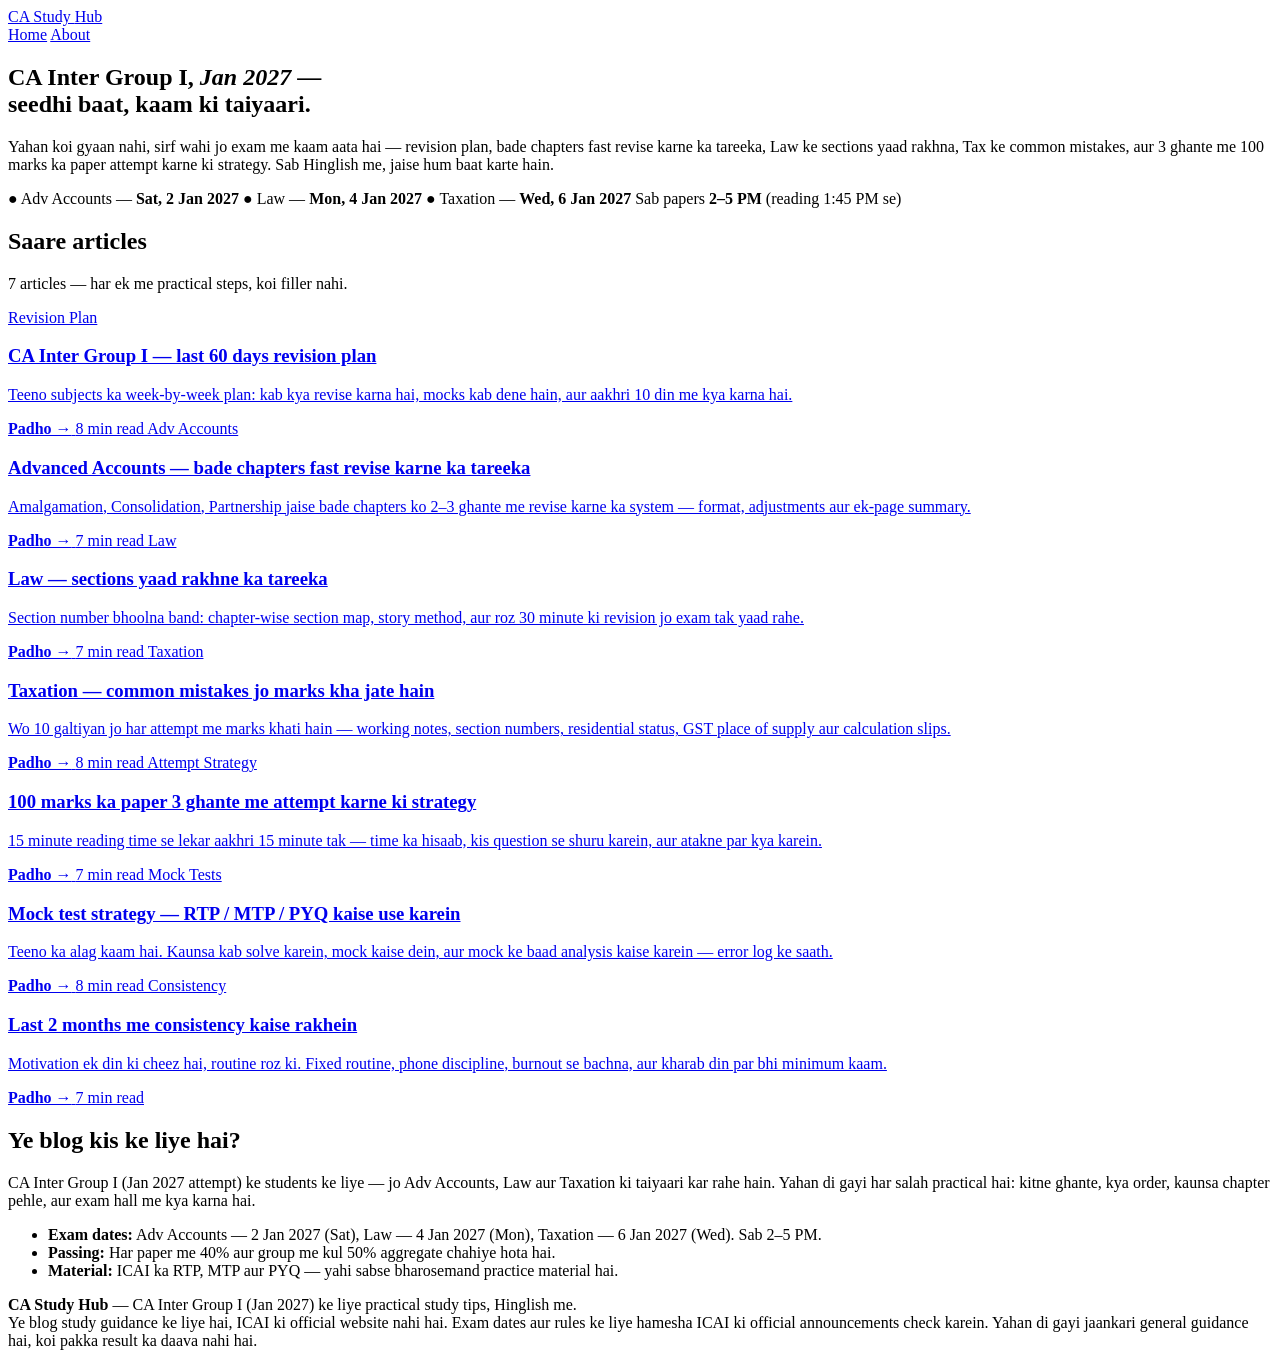
==== index.html @ e5fb02a9 "Add index.html" ====
<!DOCTYPE html>
<html lang="en">
<head>
<meta charset="UTF-8">
<meta name="viewport" content="width=device-width, initial-scale=1.0">
<title>CA Study Hub — CA Inter Group I Study Tips (Jan 2027)</title>
<meta name="description" content="CA Inter Group I ke liye practical study tips, revision plans, mock test strategy aur attempt strategy — Hinglish me, seedha aur kaam ka. Adv Accounts, Law, Taxation. Jan 2027 attempt.">
<link rel="stylesheet" href="styles.css">
</head>
<body>

<header class="site-header">
  <div class="header-inner">
    <a class="brand" href="index.html">CA Study <span>Hub</span></a>
    <nav class="nav">
      <a href="index.html" class="active">Home</a>
      <a href="about.html">About</a>
    </nav>
  </div>
</header>

<main class="wrap">

  <section class="hero">
    <h1>CA Inter Group I, <em>Jan 2027</em> —<br>seedhi baat, kaam ki taiyaari.</h1>
    <p class="lead">Yahan koi gyaan nahi, sirf wahi jo exam me kaam aata hai — revision plan, bade chapters fast revise karne ka tareeka, Law ke sections yaad rakhna, Tax ke common mistakes, aur 3 ghante me 100 marks ka paper attempt karne ki strategy. Sab Hinglish me, jaise hum baat karte hain.</p>
    <div class="exam-strip">
      <span class="exam-chip"><span class="dot">●</span> Adv Accounts — <b>Sat, 2 Jan 2027</b></span>
      <span class="exam-chip"><span class="dot">●</span> Law — <b>Mon, 4 Jan 2027</b></span>
      <span class="exam-chip"><span class="dot">●</span> Taxation — <b>Wed, 6 Jan 2027</b></span>
      <span class="exam-chip">Sab papers <b>2–5 PM</b> (reading 1:45 PM se)</span>
    </div>
  </section>

  <!-- ============================================================
       MONETAG AD SLOT (homepage, below hero)
       Paste your Monetag MultiTag script here.
       Get it from: monetag.com → Sites → Add your site → MultiTag.
       Do NOT paste any other network's tag here.
       Leave this empty until you have your real tag.
       ============================================================ -->
  <div class="ad-slot" id="monetag-ad-slot-home"><!-- Monetag MultiTag goes here --></div>

  <section>
    <div class="section-head">
      <h2>Saare articles</h2>
      <p>7 articles — har ek me practical steps, koi filler nahi.</p>
    </div>
    <div class="cards">

      <a class="card" href="articles/last-60-days-revision-plan.html">
        <span class="tag">Revision Plan</span>
        <h3>CA Inter Group I — last 60 days revision plan</h3>
        <p>Teeno subjects ka week-by-week plan: kab kya revise karna hai, mocks kab dene hain, aur aakhri 10 din me kya karna hai.</p>
        <span class="meta"><b>Padho →</b> <span>8 min read</span></span>
      </a>

      <a class="card" href="articles/advanced-accounts-fast-revision.html">
        <span class="tag">Adv Accounts</span>
        <h3>Advanced Accounts — bade chapters fast revise karne ka tareeka</h3>
        <p>Amalgamation, Consolidation, Partnership jaise bade chapters ko 2–3 ghante me revise karne ka system — format, adjustments aur ek-page summary.</p>
        <span class="meta"><b>Padho →</b> <span>7 min read</span></span>
      </a>

      <a class="card" href="articles/law-sections-yaad-rakhne-ka-tareeka.html">
        <span class="tag">Law</span>
        <h3>Law — sections yaad rakhne ka tareeka</h3>
        <p>Section number bhoolna band: chapter-wise section map, story method, aur roz 30 minute ki revision jo exam tak yaad rahe.</p>
        <span class="meta"><b>Padho →</b> <span>7 min read</span></span>
      </a>

      <a class="card" href="articles/taxation-common-mistakes.html">
        <span class="tag">Taxation</span>
        <h3>Taxation — common mistakes jo marks kha jate hain</h3>
        <p>Wo 10 galtiyan jo har attempt me marks khati hain — working notes, section numbers, residential status, GST place of supply aur calculation slips.</p>
        <span class="meta"><b>Padho →</b> <span>8 min read</span></span>
      </a>

      <a class="card" href="articles/100-marks-paper-attempt-strategy.html">
        <span class="tag">Attempt Strategy</span>
        <h3>100 marks ka paper 3 ghante me attempt karne ki strategy</h3>
        <p>15 minute reading time se lekar aakhri 15 minute tak — time ka hisaab, kis question se shuru karein, aur atakne par kya karein.</p>
        <span class="meta"><b>Padho →</b> <span>7 min read</span></span>
      </a>

      <a class="card" href="articles/mock-test-strategy-rtp-mtp-pyq.html">
        <span class="tag">Mock Tests</span>
        <h3>Mock test strategy — RTP / MTP / PYQ kaise use karein</h3>
        <p>Teeno ka alag kaam hai. Kaunsa kab solve karein, mock kaise dein, aur mock ke baad analysis kaise karein — error log ke saath.</p>
        <span class="meta"><b>Padho →</b> <span>8 min read</span></span>
      </a>

      <a class="card" href="articles/last-2-months-consistency.html">
        <span class="tag">Consistency</span>
        <h3>Last 2 months me consistency kaise rakhein</h3>
        <p>Motivation ek din ki cheez hai, routine roz ki. Fixed routine, phone discipline, burnout se bachna, aur kharab din par bhi minimum kaam.</p>
        <span class="meta"><b>Padho →</b> <span>7 min read</span></span>
      </a>

    </div>
  </section>

  <section class="panel">
    <h2>Ye blog kis ke liye hai?</h2>
    <p>CA Inter Group I (Jan 2027 attempt) ke students ke liye — jo Adv Accounts, Law aur Taxation ki taiyaari kar rahe hain. Yahan di gayi har salah practical hai: kitne ghante, kya order, kaunsa chapter pehle, aur exam hall me kya karna hai.</p>
    <ul>
      <li><b>Exam dates:</b> Adv Accounts — 2 Jan 2027 (Sat), Law — 4 Jan 2027 (Mon), Taxation — 6 Jan 2027 (Wed). Sab 2–5 PM.</li>
      <li><b>Passing:</b> Har paper me 40% aur group me kul 50% aggregate chahiye hota hai.</li>
      <li><b>Material:</b> ICAI ka RTP, MTP aur PYQ — yahi sabse bharosemand practice material hai.</li>
    </ul>
  </section>

</main>

<footer class="site-footer">
  <div class="footer-inner">
    <b>CA Study Hub</b> — CA Inter Group I (Jan 2027) ke liye practical study tips, Hinglish me.
    <div class="fine">Ye blog study guidance ke liye hai, ICAI ki official website nahi hai. Exam dates aur rules ke liye hamesha ICAI ki official announcements check karein. Yahan di gayi jaankari general guidance hai, koi pakka result ka daava nahi hai.</div>
  </div>
</footer>

</body>
</html>
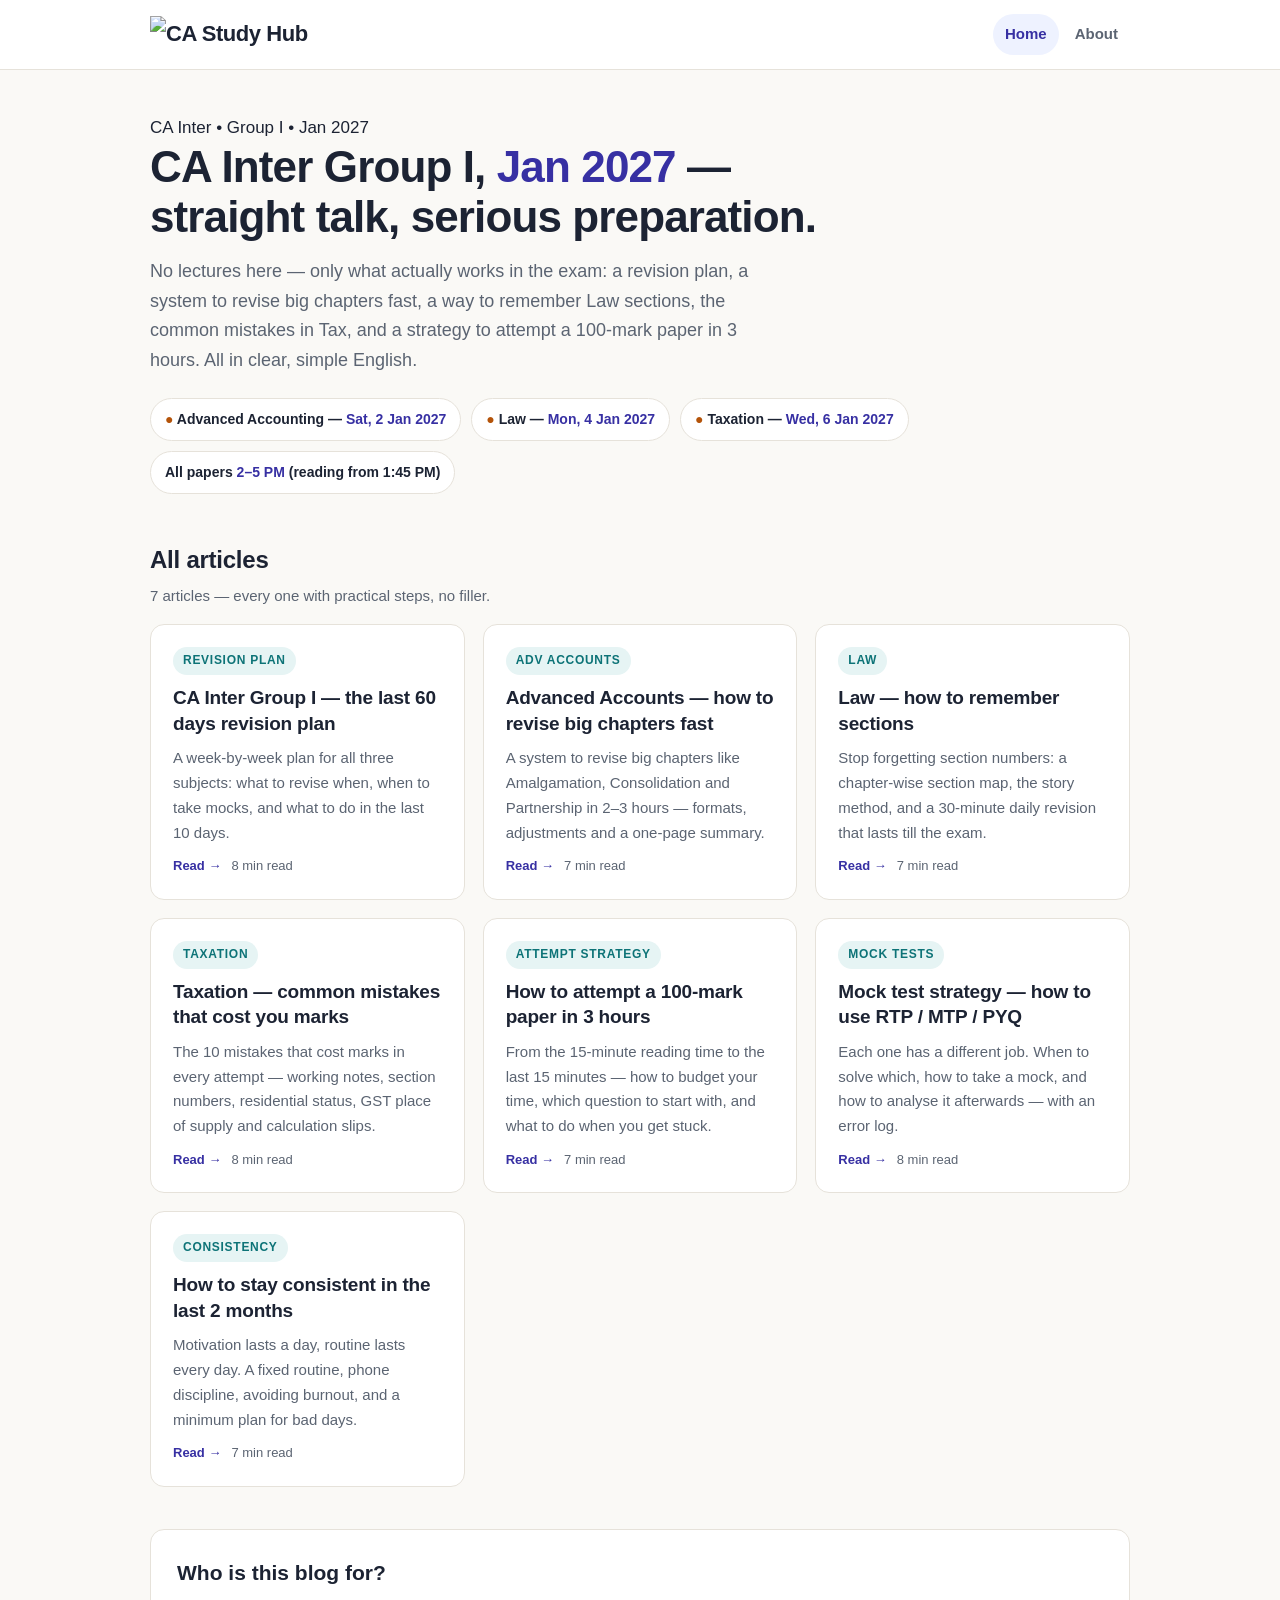
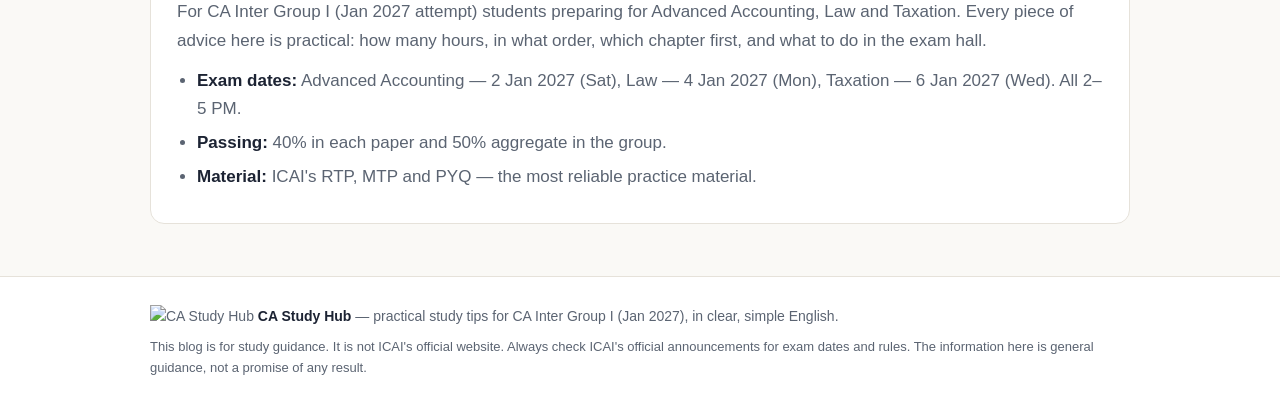
==== commit 4b6c9111: "Update index.html" ====
--- a/index.html
+++ b/index.html
@@ -4,14 +4,15 @@
 <meta charset="UTF-8">
 <meta name="viewport" content="width=device-width, initial-scale=1.0">
 <title>CA Study Hub — CA Inter Group I Study Tips (Jan 2027)</title>
-<meta name="description" content="CA Inter Group I ke liye practical study tips, revision plans, mock test strategy aur attempt strategy — Hinglish me, seedha aur kaam ka. Adv Accounts, Law, Taxation. Jan 2027 attempt.">
+<meta name="description" content="Practical study tips, revision plans, mock test strategy and exam attempt strategy for CA Inter Group I (Jan 2027) — in clear, simple English. Advanced Accounts, Law, Taxation.">
+<link rel="icon" type="image/svg+xml" href="favicon.svg">
 <link rel="stylesheet" href="styles.css">
 </head>
 <body>
 
 <header class="site-header">
   <div class="header-inner">
-    <a class="brand" href="index.html">CA Study <span>Hub</span></a>
+    <a class="brand" href="index.html"><img class="brand-logo" src="logo.svg" alt="CA Study Hub"></a>
     <nav class="nav">
       <a href="index.html" class="active">Home</a>
       <a href="about.html">About</a>
@@ -22,13 +23,14 @@
 <main class="wrap">
 
   <section class="hero">
-    <h1>CA Inter Group I, <em>Jan 2027</em> —<br>seedhi baat, kaam ki taiyaari.</h1>
-    <p class="lead">Yahan koi gyaan nahi, sirf wahi jo exam me kaam aata hai — revision plan, bade chapters fast revise karne ka tareeka, Law ke sections yaad rakhna, Tax ke common mistakes, aur 3 ghante me 100 marks ka paper attempt karne ki strategy. Sab Hinglish me, jaise hum baat karte hain.</p>
+    <p class="eyebrow">CA Inter &bull; Group I &bull; Jan 2027</p>
+    <h1>CA Inter Group I, <em>Jan 2027</em> —<br>straight talk, serious preparation.</h1>
+    <p class="lead">No lectures here — only what actually works in the exam: a revision plan, a system to revise big chapters fast, a way to remember Law sections, the common mistakes in Tax, and a strategy to attempt a 100-mark paper in 3 hours. All in clear, simple English.</p>
     <div class="exam-strip">
-      <span class="exam-chip"><span class="dot">●</span> Adv Accounts — <b>Sat, 2 Jan 2027</b></span>
+      <span class="exam-chip"><span class="dot">●</span> Advanced Accounting — <b>Sat, 2 Jan 2027</b></span>
       <span class="exam-chip"><span class="dot">●</span> Law — <b>Mon, 4 Jan 2027</b></span>
       <span class="exam-chip"><span class="dot">●</span> Taxation — <b>Wed, 6 Jan 2027</b></span>
-      <span class="exam-chip">Sab papers <b>2–5 PM</b> (reading 1:45 PM se)</span>
+      <span class="exam-chip">All papers <b>2–5 PM</b> (reading from 1:45 PM)</span>
     </div>
   </section>
 
@@ -43,70 +45,70 @@
 
   <section>
     <div class="section-head">
-      <h2>Saare articles</h2>
-      <p>7 articles — har ek me practical steps, koi filler nahi.</p>
+      <h2>All articles</h2>
+      <p>7 articles — every one with practical steps, no filler.</p>
     </div>
     <div class="cards">
 
       <a class="card" href="articles/last-60-days-revision-plan.html">
         <span class="tag">Revision Plan</span>
-        <h3>CA Inter Group I — last 60 days revision plan</h3>
-        <p>Teeno subjects ka week-by-week plan: kab kya revise karna hai, mocks kab dene hain, aur aakhri 10 din me kya karna hai.</p>
-        <span class="meta"><b>Padho →</b> <span>8 min read</span></span>
+        <h3>CA Inter Group I — the last 60 days revision plan</h3>
+        <p>A week-by-week plan for all three subjects: what to revise when, when to take mocks, and what to do in the last 10 days.</p>
+        <span class="meta"><b>Read →</b> <span>8 min read</span></span>
       </a>
 
       <a class="card" href="articles/advanced-accounts-fast-revision.html">
         <span class="tag">Adv Accounts</span>
-        <h3>Advanced Accounts — bade chapters fast revise karne ka tareeka</h3>
-        <p>Amalgamation, Consolidation, Partnership jaise bade chapters ko 2–3 ghante me revise karne ka system — format, adjustments aur ek-page summary.</p>
-        <span class="meta"><b>Padho →</b> <span>7 min read</span></span>
+        <h3>Advanced Accounts — how to revise big chapters fast</h3>
+        <p>A system to revise big chapters like Amalgamation, Consolidation and Partnership in 2–3 hours — formats, adjustments and a one-page summary.</p>
+        <span class="meta"><b>Read →</b> <span>7 min read</span></span>
       </a>
 
       <a class="card" href="articles/law-sections-yaad-rakhne-ka-tareeka.html">
         <span class="tag">Law</span>
-        <h3>Law — sections yaad rakhne ka tareeka</h3>
-        <p>Section number bhoolna band: chapter-wise section map, story method, aur roz 30 minute ki revision jo exam tak yaad rahe.</p>
-        <span class="meta"><b>Padho →</b> <span>7 min read</span></span>
+        <h3>Law — how to remember sections</h3>
+        <p>Stop forgetting section numbers: a chapter-wise section map, the story method, and a 30-minute daily revision that lasts till the exam.</p>
+        <span class="meta"><b>Read →</b> <span>7 min read</span></span>
       </a>
 
       <a class="card" href="articles/taxation-common-mistakes.html">
         <span class="tag">Taxation</span>
-        <h3>Taxation — common mistakes jo marks kha jate hain</h3>
-        <p>Wo 10 galtiyan jo har attempt me marks khati hain — working notes, section numbers, residential status, GST place of supply aur calculation slips.</p>
-        <span class="meta"><b>Padho →</b> <span>8 min read</span></span>
+        <h3>Taxation — common mistakes that cost you marks</h3>
+        <p>The 10 mistakes that cost marks in every attempt — working notes, section numbers, residential status, GST place of supply and calculation slips.</p>
+        <span class="meta"><b>Read →</b> <span>8 min read</span></span>
       </a>
 
       <a class="card" href="articles/100-marks-paper-attempt-strategy.html">
         <span class="tag">Attempt Strategy</span>
-        <h3>100 marks ka paper 3 ghante me attempt karne ki strategy</h3>
-        <p>15 minute reading time se lekar aakhri 15 minute tak — time ka hisaab, kis question se shuru karein, aur atakne par kya karein.</p>
-        <span class="meta"><b>Padho →</b> <span>7 min read</span></span>
+        <h3>How to attempt a 100-mark paper in 3 hours</h3>
+        <p>From the 15-minute reading time to the last 15 minutes — how to budget your time, which question to start with, and what to do when you get stuck.</p>
+        <span class="meta"><b>Read →</b> <span>7 min read</span></span>
       </a>
 
       <a class="card" href="articles/mock-test-strategy-rtp-mtp-pyq.html">
         <span class="tag">Mock Tests</span>
-        <h3>Mock test strategy — RTP / MTP / PYQ kaise use karein</h3>
-        <p>Teeno ka alag kaam hai. Kaunsa kab solve karein, mock kaise dein, aur mock ke baad analysis kaise karein — error log ke saath.</p>
-        <span class="meta"><b>Padho →</b> <span>8 min read</span></span>
+        <h3>Mock test strategy — how to use RTP / MTP / PYQ</h3>
+        <p>Each one has a different job. When to solve which, how to take a mock, and how to analyse it afterwards — with an error log.</p>
+        <span class="meta"><b>Read →</b> <span>8 min read</span></span>
       </a>
 
       <a class="card" href="articles/last-2-months-consistency.html">
         <span class="tag">Consistency</span>
-        <h3>Last 2 months me consistency kaise rakhein</h3>
-        <p>Motivation ek din ki cheez hai, routine roz ki. Fixed routine, phone discipline, burnout se bachna, aur kharab din par bhi minimum kaam.</p>
-        <span class="meta"><b>Padho →</b> <span>7 min read</span></span>
+        <h3>How to stay consistent in the last 2 months</h3>
+        <p>Motivation lasts a day, routine lasts every day. A fixed routine, phone discipline, avoiding burnout, and a minimum plan for bad days.</p>
+        <span class="meta"><b>Read →</b> <span>7 min read</span></span>
       </a>
 
     </div>
   </section>
 
   <section class="panel">
-    <h2>Ye blog kis ke liye hai?</h2>
-    <p>CA Inter Group I (Jan 2027 attempt) ke students ke liye — jo Adv Accounts, Law aur Taxation ki taiyaari kar rahe hain. Yahan di gayi har salah practical hai: kitne ghante, kya order, kaunsa chapter pehle, aur exam hall me kya karna hai.</p>
+    <h2>Who is this blog for?</h2>
+    <p>For CA Inter Group I (Jan 2027 attempt) students preparing for Advanced Accounting, Law and Taxation. Every piece of advice here is practical: how many hours, in what order, which chapter first, and what to do in the exam hall.</p>
     <ul>
-      <li><b>Exam dates:</b> Adv Accounts — 2 Jan 2027 (Sat), Law — 4 Jan 2027 (Mon), Taxation — 6 Jan 2027 (Wed). Sab 2–5 PM.</li>
-      <li><b>Passing:</b> Har paper me 40% aur group me kul 50% aggregate chahiye hota hai.</li>
-      <li><b>Material:</b> ICAI ka RTP, MTP aur PYQ — yahi sabse bharosemand practice material hai.</li>
+      <li><b>Exam dates:</b> Advanced Accounting — 2 Jan 2027 (Sat), Law — 4 Jan 2027 (Mon), Taxation — 6 Jan 2027 (Wed). All 2–5 PM.</li>
+      <li><b>Passing:</b> 40% in each paper and 50% aggregate in the group.</li>
+      <li><b>Material:</b> ICAI's RTP, MTP and PYQ — the most reliable practice material.</li>
     </ul>
   </section>
 
@@ -114,8 +116,9 @@
 
 <footer class="site-footer">
   <div class="footer-inner">
-    <b>CA Study Hub</b> — CA Inter Group I (Jan 2027) ke liye practical study tips, Hinglish me.
-    <div class="fine">Ye blog study guidance ke liye hai, ICAI ki official website nahi hai. Exam dates aur rules ke liye hamesha ICAI ki official announcements check karein. Yahan di gayi jaankari general guidance hai, koi pakka result ka daava nahi hai.</div>
+    <img class="footer-logo" src="logo.svg" alt="CA Study Hub">
+    <b>CA Study Hub</b> — practical study tips for CA Inter Group I (Jan 2027), in clear, simple English.
+    <div class="fine">This blog is for study guidance. It is not ICAI's official website. Always check ICAI's official announcements for exam dates and rules. The information here is general guidance, not a promise of any result.</div>
   </div>
 </footer>
 
--- a/styles.css
+++ b/styles.css
@@ -0,0 +1,162 @@
+/* CA Study Hub — clean light theme. System fonts, no external deps. */
+:root{
+  --bg:#faf9f6;
+  --surface:#ffffff;
+  --ink:#1c2333;
+  --muted:#5b6472;
+  --line:#e6e2da;
+  --accent:#3730a3;
+  --accent-soft:#eef2ff;
+  --accent-2:#0d7377;
+  --gold:#b45309;
+  --radius:14px;
+  --max:1020px;
+  --read:720px;
+}
+*{margin:0;padding:0;box-sizing:border-box}
+html{scroll-behavior:smooth}
+body{
+  font-family:-apple-system,BlinkMacSystemFont,"Segoe UI",Roboto,Helvetica,Arial,sans-serif;
+  background:var(--bg);
+  color:var(--ink);
+  line-height:1.65;
+  font-size:17px;
+  -webkit-font-smoothing:antialiased;
+}
+a{color:var(--accent);text-decoration:none}
+a:hover{text-decoration:underline}
+img{max-width:100%}
+
+/* ---------- header ---------- */
+.site-header{
+  background:var(--surface);
+  border-bottom:1px solid var(--line);
+  position:sticky;top:0;z-index:20;
+}
+.header-inner{
+  max-width:var(--max);margin:0 auto;padding:14px 20px;
+  display:flex;align-items:center;justify-content:space-between;gap:16px;flex-wrap:wrap;
+}
+.brand{font-size:22px;font-weight:800;letter-spacing:-.02em;color:var(--ink)}
+.brand span{color:var(--accent)}
+.brand:hover{text-decoration:none}
+.nav{display:flex;gap:4px;flex-wrap:wrap}
+.nav a{
+  color:var(--muted);font-weight:600;font-size:15px;
+  padding:8px 12px;border-radius:999px;
+}
+.nav a:hover{color:var(--ink);background:#f1ede6;text-decoration:none}
+.nav a.active{color:var(--accent);background:var(--accent-soft)}
+
+/* ---------- layout ---------- */
+.wrap{max-width:var(--max);margin:0 auto;padding:0 20px}
+.read{max-width:var(--read);margin:0 auto;padding:0 20px}
+
+/* ---------- hero ---------- */
+.hero{padding:44px 0 8px}
+.hero h1{font-size:clamp(30px,5vw,44px);line-height:1.15;letter-spacing:-.02em;font-weight:800}
+.hero h1 em{font-style:normal;color:var(--accent)}
+.hero p.lead{margin-top:14px;font-size:18px;color:var(--muted);max-width:640px}
+.exam-strip{
+  margin-top:22px;display:flex;gap:10px;flex-wrap:wrap;
+}
+.exam-chip{
+  background:var(--surface);border:1px solid var(--line);border-radius:999px;
+  padding:9px 14px;font-size:14px;font-weight:600;
+}
+.exam-chip b{color:var(--accent)}
+.exam-chip .dot{color:var(--gold)}
+
+/* ---------- section titles ---------- */
+.section-head{margin:38px 0 16px}
+.section-head h2{font-size:24px;letter-spacing:-.01em}
+.section-head p{color:var(--muted);margin-top:4px;font-size:15px}
+
+/* ---------- article cards ---------- */
+.cards{display:grid;grid-template-columns:repeat(3,1fr);gap:18px;padding-bottom:8px}
+.card{
+  background:var(--surface);border:1px solid var(--line);border-radius:var(--radius);
+  padding:22px;display:flex;flex-direction:column;gap:10px;
+  transition:transform .15s ease,box-shadow .15s ease;
+}
+.card:hover{transform:translateY(-3px);box-shadow:0 10px 28px rgba(28,35,51,.09);text-decoration:none}
+.card .tag{
+  align-self:flex-start;font-size:12px;font-weight:700;letter-spacing:.06em;text-transform:uppercase;
+  color:var(--accent-2);background:#e6f4f4;border-radius:999px;padding:4px 10px;
+}
+.card h3{font-size:19px;line-height:1.35;letter-spacing:-.01em;color:var(--ink)}
+.card p{color:var(--muted);font-size:15px;flex:1}
+.card .meta{font-size:13px;color:var(--muted);display:flex;gap:10px;align-items:center}
+.card .meta b{color:var(--accent)}
+.card:hover h3{color:var(--accent)}
+
+/* ---------- about / info blocks ---------- */
+.panel{
+  background:var(--surface);border:1px solid var(--line);border-radius:var(--radius);
+  padding:26px;margin:34px 0;
+}
+.panel h2{font-size:21px;margin-bottom:8px}
+.panel p{color:var(--muted)}
+.panel ul{margin:12px 0 0 20px;color:var(--muted)}
+.panel li{margin-bottom:6px}
+.panel li b{color:var(--ink)}
+
+/* ---------- article page ---------- */
+.article-head{padding:40px 0 6px}
+.article-head .tag{
+  display:inline-block;font-size:12px;font-weight:700;letter-spacing:.06em;text-transform:uppercase;
+  color:var(--accent-2);background:#e6f4f4;border-radius:999px;padding:4px 10px;
+}
+.article-head h1{font-size:clamp(27px,4.5vw,38px);line-height:1.2;letter-spacing:-.02em;margin:14px 0 10px;font-weight:800}
+.article-head .meta{color:var(--muted);font-size:14px}
+.article-head .meta b{color:var(--accent)}
+.prose{padding:18px 0 10px;font-size:17px}
+.prose h2{font-size:23px;margin:30px 0 10px;letter-spacing:-.01em}
+.prose h3{font-size:19px;margin:24px 0 8px}
+.prose p{margin-bottom:14px}
+.prose ul,.prose ol{margin:0 0 16px 22px}
+.prose li{margin-bottom:8px}
+.prose li b{color:var(--ink)}
+.prose strong{color:var(--ink)}
+.callout{
+  background:var(--accent-soft);border-left:4px solid var(--accent);
+  border-radius:0 10px 10px 0;padding:16px 18px;margin:20px 0;
+}
+.callout p{margin:0}
+.callout b{color:var(--accent)}
+.warn{
+  background:#fffbeb;border-left:4px solid var(--gold);
+  border-radius:0 10px 10px 0;padding:16px 18px;margin:20px 0;
+}
+.warn p{margin:0}
+.warn b{color:var(--gold)}
+.plan-table{width:100%;border-collapse:collapse;margin:16px 0;font-size:15px}
+.plan-table th,.plan-table td{border:1px solid var(--line);padding:10px 12px;text-align:left;vertical-align:top}
+.plan-table th{background:#f3f0ea;font-weight:700}
+.plan-table td b{color:var(--accent)}
+.article-nav{
+  display:flex;justify-content:space-between;gap:14px;flex-wrap:wrap;
+  border-top:1px solid var(--line);margin-top:34px;padding-top:22px;
+}
+.article-nav a{font-weight:700;font-size:15px}
+.article-nav .next{text-align:right}
+
+/* ---------- footer ---------- */
+.site-footer{border-top:1px solid var(--line);margin-top:52px;background:var(--surface)}
+.footer-inner{max-width:var(--max);margin:0 auto;padding:28px 20px;color:var(--muted);font-size:14px}
+.footer-inner b{color:var(--ink)}
+.footer-inner .fine{margin-top:8px;font-size:13px}
+
+/* ---------- responsive ---------- */
+@media (max-width:860px){
+  .cards{grid-template-columns:repeat(2,1fr)}
+}
+@media (max-width:560px){
+  body{font-size:16px}
+  .cards{grid-template-columns:1fr}
+  .hero{padding-top:30px}
+  .header-inner{padding:12px 16px}
+  .brand{font-size:19px}
+  .plan-table{font-size:14px}
+  .plan-table th,.plan-table td{padding:8px}
+}
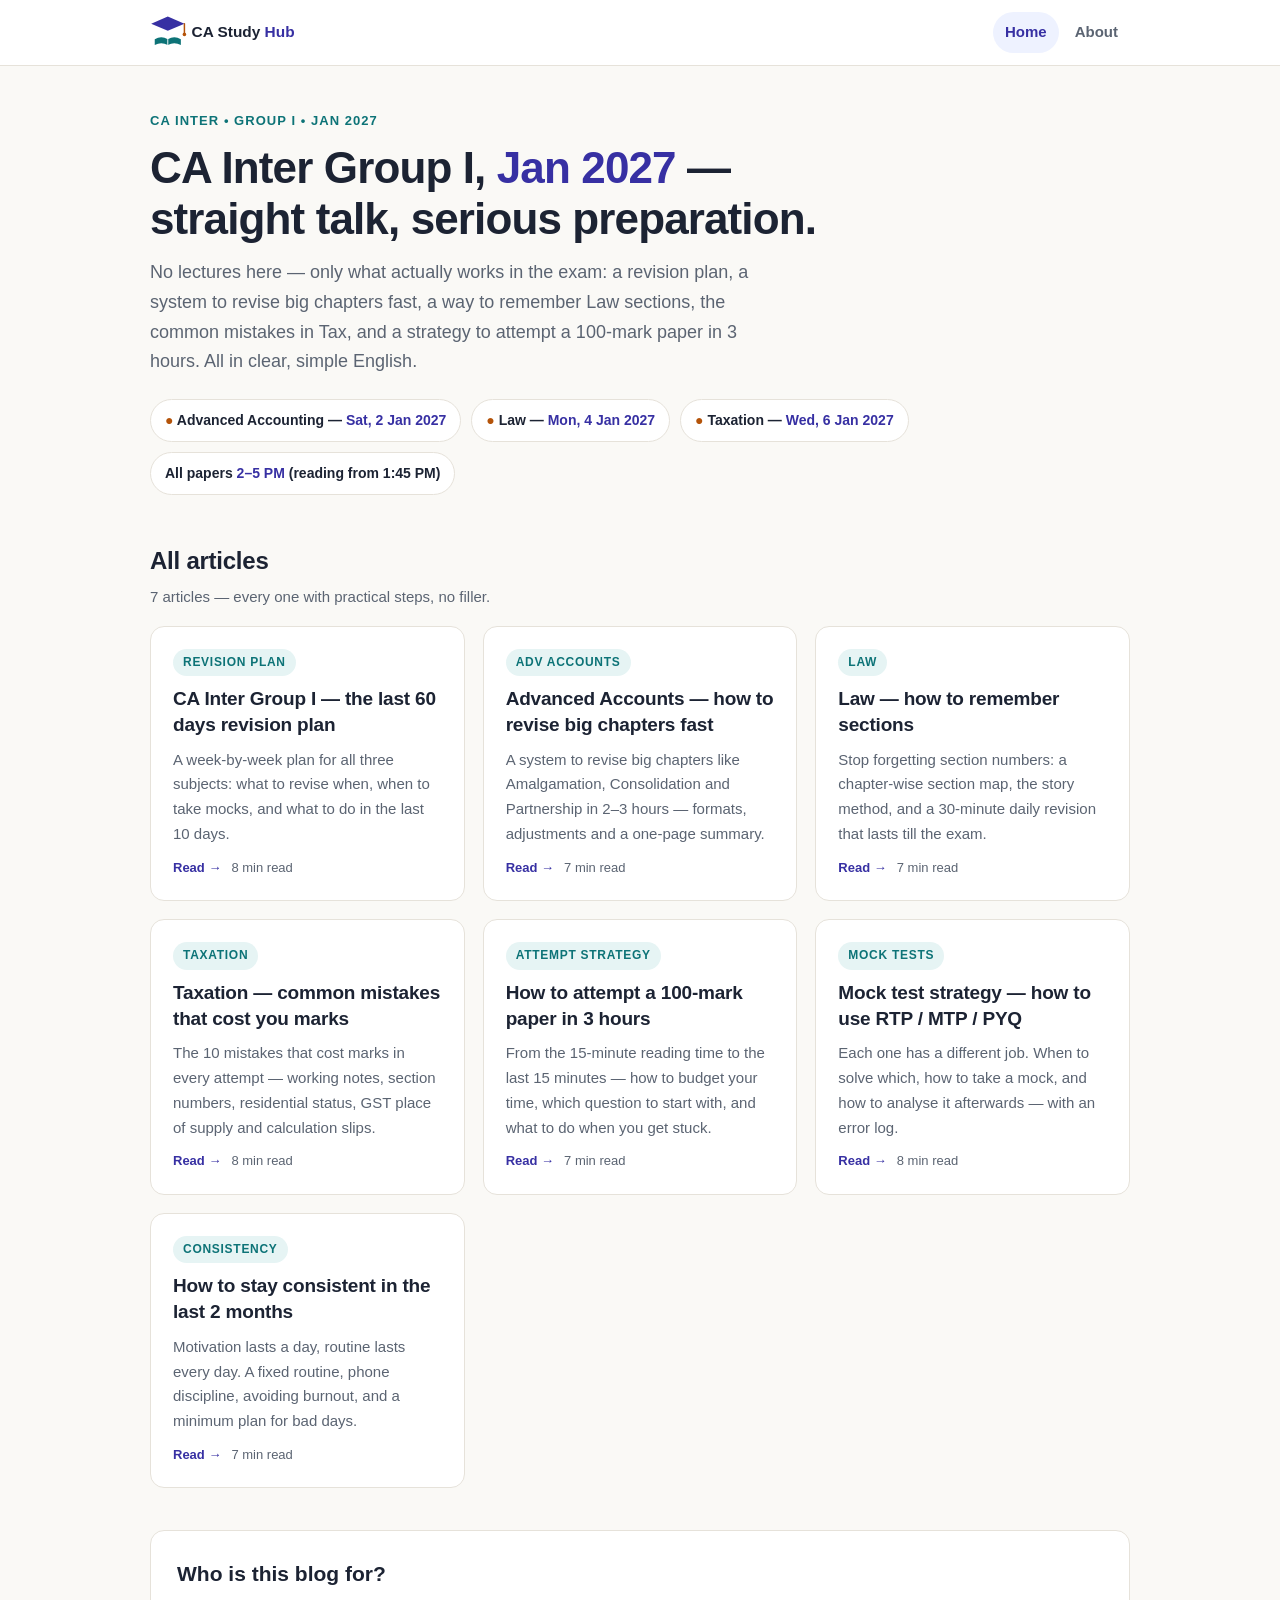
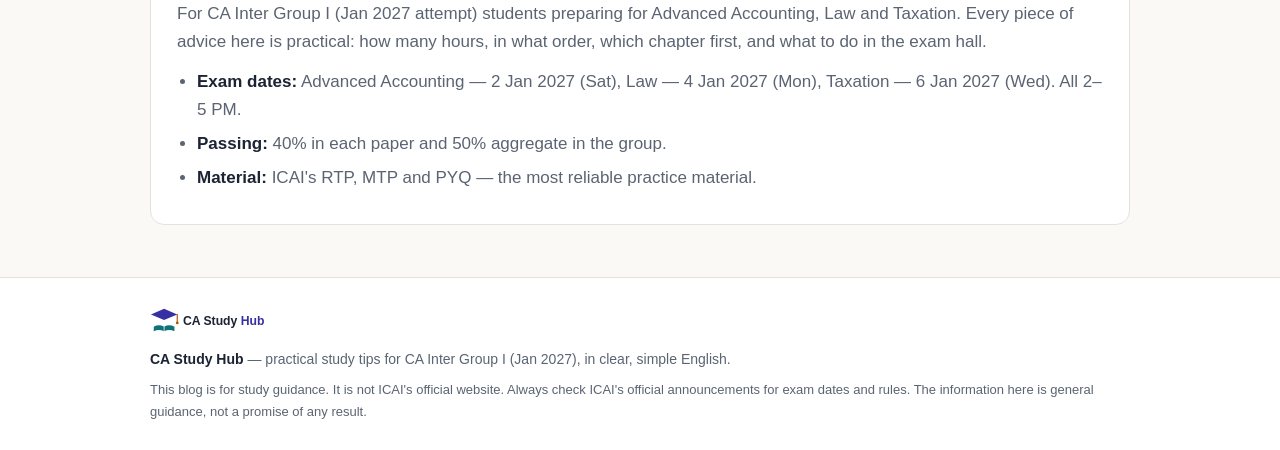
==== commit 8616e144: "Update index.html" ====
--- a/index.html
+++ b/index.html
@@ -41,7 +41,7 @@
        Do NOT paste any other network's tag here.
        Leave this empty until you have your real tag.
        ============================================================ -->
-  <div class="ad-slot" id="monetag-ad-slot-home"><!-- Monetag MultiTag goes here --></div>
+  <div class="ad-slot" id="monetag-ad-slot-home"><script src="https://quge5.com/88/tag.min.js" data-zone="308921" async data-cfasync="false"></script></div>
 
   <section>
     <div class="section-head">
--- a/styles.css
+++ b/styles.css
@@ -34,12 +34,13 @@
   position:sticky;top:0;z-index:20;
 }
 .header-inner{
-  max-width:var(--max);margin:0 auto;padding:14px 20px;
+  max-width:var(--max);margin:0 auto;padding:12px 20px;
   display:flex;align-items:center;justify-content:space-between;gap:16px;flex-wrap:wrap;
 }
-.brand{font-size:22px;font-weight:800;letter-spacing:-.02em;color:var(--ink)}
+.brand{display:flex;align-items:center}
+.brand:hover{text-decoration:none}
+.brand-logo{height:38px;width:auto;display:block}
 .brand span{color:var(--accent)}
-.brand:hover{text-decoration:none}
 .nav{display:flex;gap:4px;flex-wrap:wrap}
 .nav a{
   color:var(--muted);font-weight:600;font-size:15px;
@@ -54,6 +55,10 @@
 
 /* ---------- hero ---------- */
 .hero{padding:44px 0 8px}
+.eyebrow{
+  font-size:13px;font-weight:700;letter-spacing:.08em;text-transform:uppercase;
+  color:var(--accent-2);margin-bottom:12px;
+}
 .hero h1{font-size:clamp(30px,5vw,44px);line-height:1.15;letter-spacing:-.02em;font-weight:800}
 .hero h1 em{font-style:normal;color:var(--accent)}
 .hero p.lead{margin-top:14px;font-size:18px;color:var(--muted);max-width:640px}
@@ -145,6 +150,7 @@
 .site-footer{border-top:1px solid var(--line);margin-top:52px;background:var(--surface)}
 .footer-inner{max-width:var(--max);margin:0 auto;padding:28px 20px;color:var(--muted);font-size:14px}
 .footer-inner b{color:var(--ink)}
+.footer-logo{height:30px;width:auto;display:block;margin-bottom:12px}
 .footer-inner .fine{margin-top:8px;font-size:13px}
 
 /* ---------- responsive ---------- */
@@ -155,8 +161,9 @@
   body{font-size:16px}
   .cards{grid-template-columns:1fr}
   .hero{padding-top:30px}
-  .header-inner{padding:12px 16px}
+  .header-inner{padding:10px 16px}
   .brand{font-size:19px}
+  .brand-logo{height:32px}
   .plan-table{font-size:14px}
   .plan-table th,.plan-table td{padding:8px}
 }
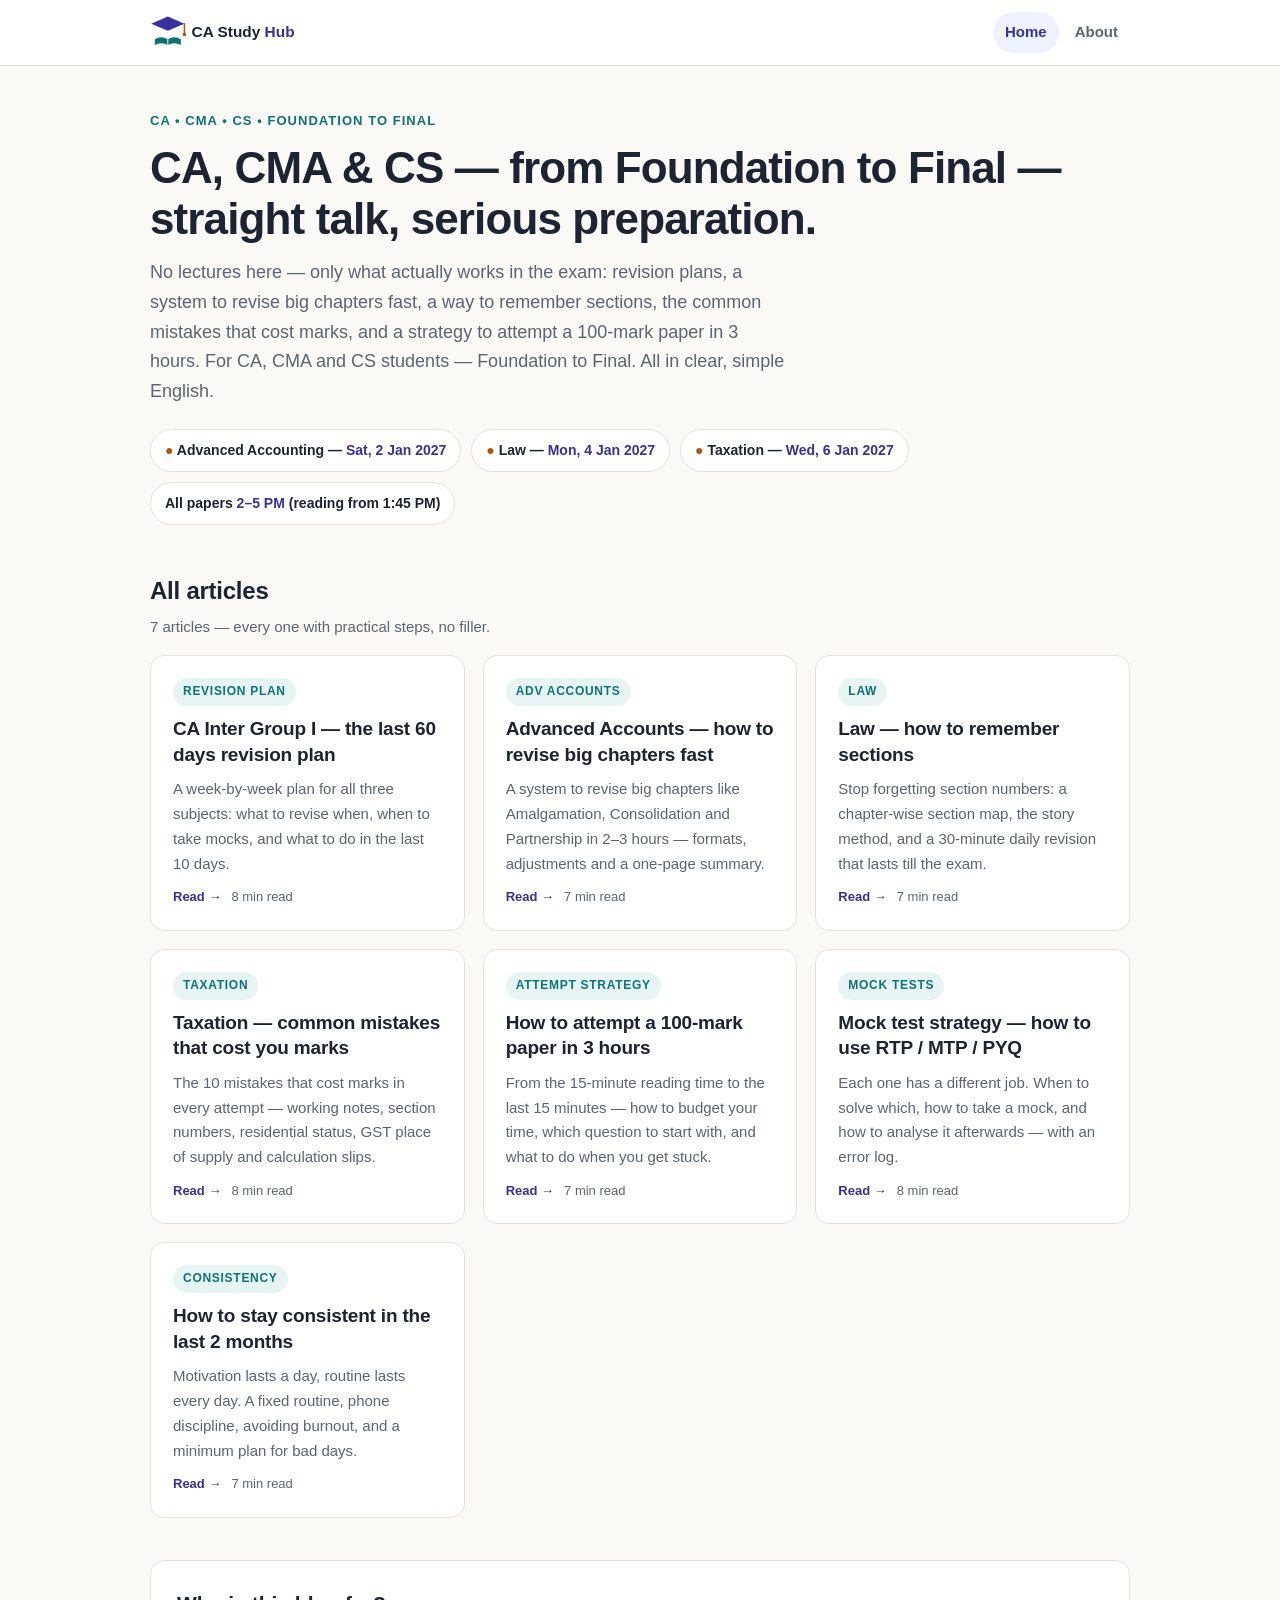
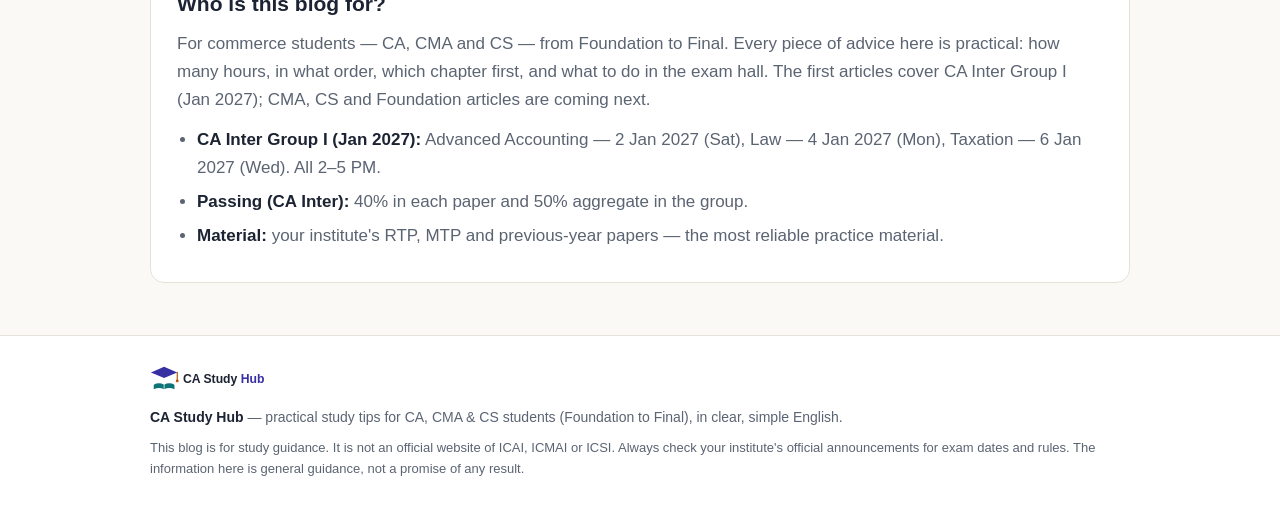
==== commit 25e8cf41: "Update index.html" ====
--- a/index.html
+++ b/index.html
@@ -1,10 +1,11 @@
 <!DOCTYPE html>
 <html lang="en">
 <head>
+  <script src="https://quge5.com/88/tag.min.js" data-zone="308921" async data-cfasync="false"></script>
 <meta charset="UTF-8">
 <meta name="viewport" content="width=device-width, initial-scale=1.0">
-<title>CA Study Hub — CA Inter Group I Study Tips (Jan 2027)</title>
-<meta name="description" content="Practical study tips, revision plans, mock test strategy and exam attempt strategy for CA Inter Group I (Jan 2027) — in clear, simple English. Advanced Accounts, Law, Taxation.">
+<title>CA Study Hub — CA, CMA & CS Study Tips (Foundation to Final)</title>
+<meta name="description" content="Practical study tips, revision plans, mock test strategy and exam attempt strategy for CA, CMA and CS students — Foundation to Final — in clear, simple English.">
 <link rel="icon" type="image/svg+xml" href="favicon.svg">
 <link rel="stylesheet" href="styles.css">
 </head>
@@ -23,9 +24,9 @@
 <main class="wrap">
 
   <section class="hero">
-    <p class="eyebrow">CA Inter &bull; Group I &bull; Jan 2027</p>
-    <h1>CA Inter Group I, <em>Jan 2027</em> —<br>straight talk, serious preparation.</h1>
-    <p class="lead">No lectures here — only what actually works in the exam: a revision plan, a system to revise big chapters fast, a way to remember Law sections, the common mistakes in Tax, and a strategy to attempt a 100-mark paper in 3 hours. All in clear, simple English.</p>
+    <p class="eyebrow">CA &bull; CMA &bull; CS &bull; Foundation to Final</p>
+    <h1>CA, CMA &amp; CS — from Foundation to Final —<br>straight talk, serious preparation.</h1>
+    <p class="lead">No lectures here — only what actually works in the exam: revision plans, a system to revise big chapters fast, a way to remember sections, the common mistakes that cost marks, and a strategy to attempt a 100-mark paper in 3 hours. For CA, CMA and CS students — Foundation to Final. All in clear, simple English.</p>
     <div class="exam-strip">
       <span class="exam-chip"><span class="dot">●</span> Advanced Accounting — <b>Sat, 2 Jan 2027</b></span>
       <span class="exam-chip"><span class="dot">●</span> Law — <b>Mon, 4 Jan 2027</b></span>
@@ -41,7 +42,7 @@
        Do NOT paste any other network's tag here.
        Leave this empty until you have your real tag.
        ============================================================ -->
-  <div class="ad-slot" id="monetag-ad-slot-home"><script src="https://quge5.com/88/tag.min.js" data-zone="308921" async data-cfasync="false"></script></div>
+  <div class="ad-slot" id="monetag-ad-slot-home"><!-- Monetag MultiTag goes here --></div>
 
   <section>
     <div class="section-head">
@@ -104,11 +105,11 @@
 
   <section class="panel">
     <h2>Who is this blog for?</h2>
-    <p>For CA Inter Group I (Jan 2027 attempt) students preparing for Advanced Accounting, Law and Taxation. Every piece of advice here is practical: how many hours, in what order, which chapter first, and what to do in the exam hall.</p>
+    <p>For commerce students — CA, CMA and CS — from Foundation to Final. Every piece of advice here is practical: how many hours, in what order, which chapter first, and what to do in the exam hall. The first articles cover CA Inter Group I (Jan 2027); CMA, CS and Foundation articles are coming next.</p>
     <ul>
-      <li><b>Exam dates:</b> Advanced Accounting — 2 Jan 2027 (Sat), Law — 4 Jan 2027 (Mon), Taxation — 6 Jan 2027 (Wed). All 2–5 PM.</li>
-      <li><b>Passing:</b> 40% in each paper and 50% aggregate in the group.</li>
-      <li><b>Material:</b> ICAI's RTP, MTP and PYQ — the most reliable practice material.</li>
+      <li><b>CA Inter Group I (Jan 2027):</b> Advanced Accounting — 2 Jan 2027 (Sat), Law — 4 Jan 2027 (Mon), Taxation — 6 Jan 2027 (Wed). All 2–5 PM.</li>
+      <li><b>Passing (CA Inter):</b> 40% in each paper and 50% aggregate in the group.</li>
+      <li><b>Material:</b> your institute's RTP, MTP and previous-year papers — the most reliable practice material.</li>
     </ul>
   </section>
 
@@ -117,8 +118,8 @@
 <footer class="site-footer">
   <div class="footer-inner">
     <img class="footer-logo" src="logo.svg" alt="CA Study Hub">
-    <b>CA Study Hub</b> — practical study tips for CA Inter Group I (Jan 2027), in clear, simple English.
-    <div class="fine">This blog is for study guidance. It is not ICAI's official website. Always check ICAI's official announcements for exam dates and rules. The information here is general guidance, not a promise of any result.</div>
+    <b>CA Study Hub</b> — practical study tips for CA, CMA & CS students (Foundation to Final), in clear, simple English.
+    <div class="fine">This blog is for study guidance. It is not an official website of ICAI, ICMAI or ICSI. Always check your institute's official announcements for exam dates and rules. The information here is general guidance, not a promise of any result.</div>
   </div>
 </footer>
 
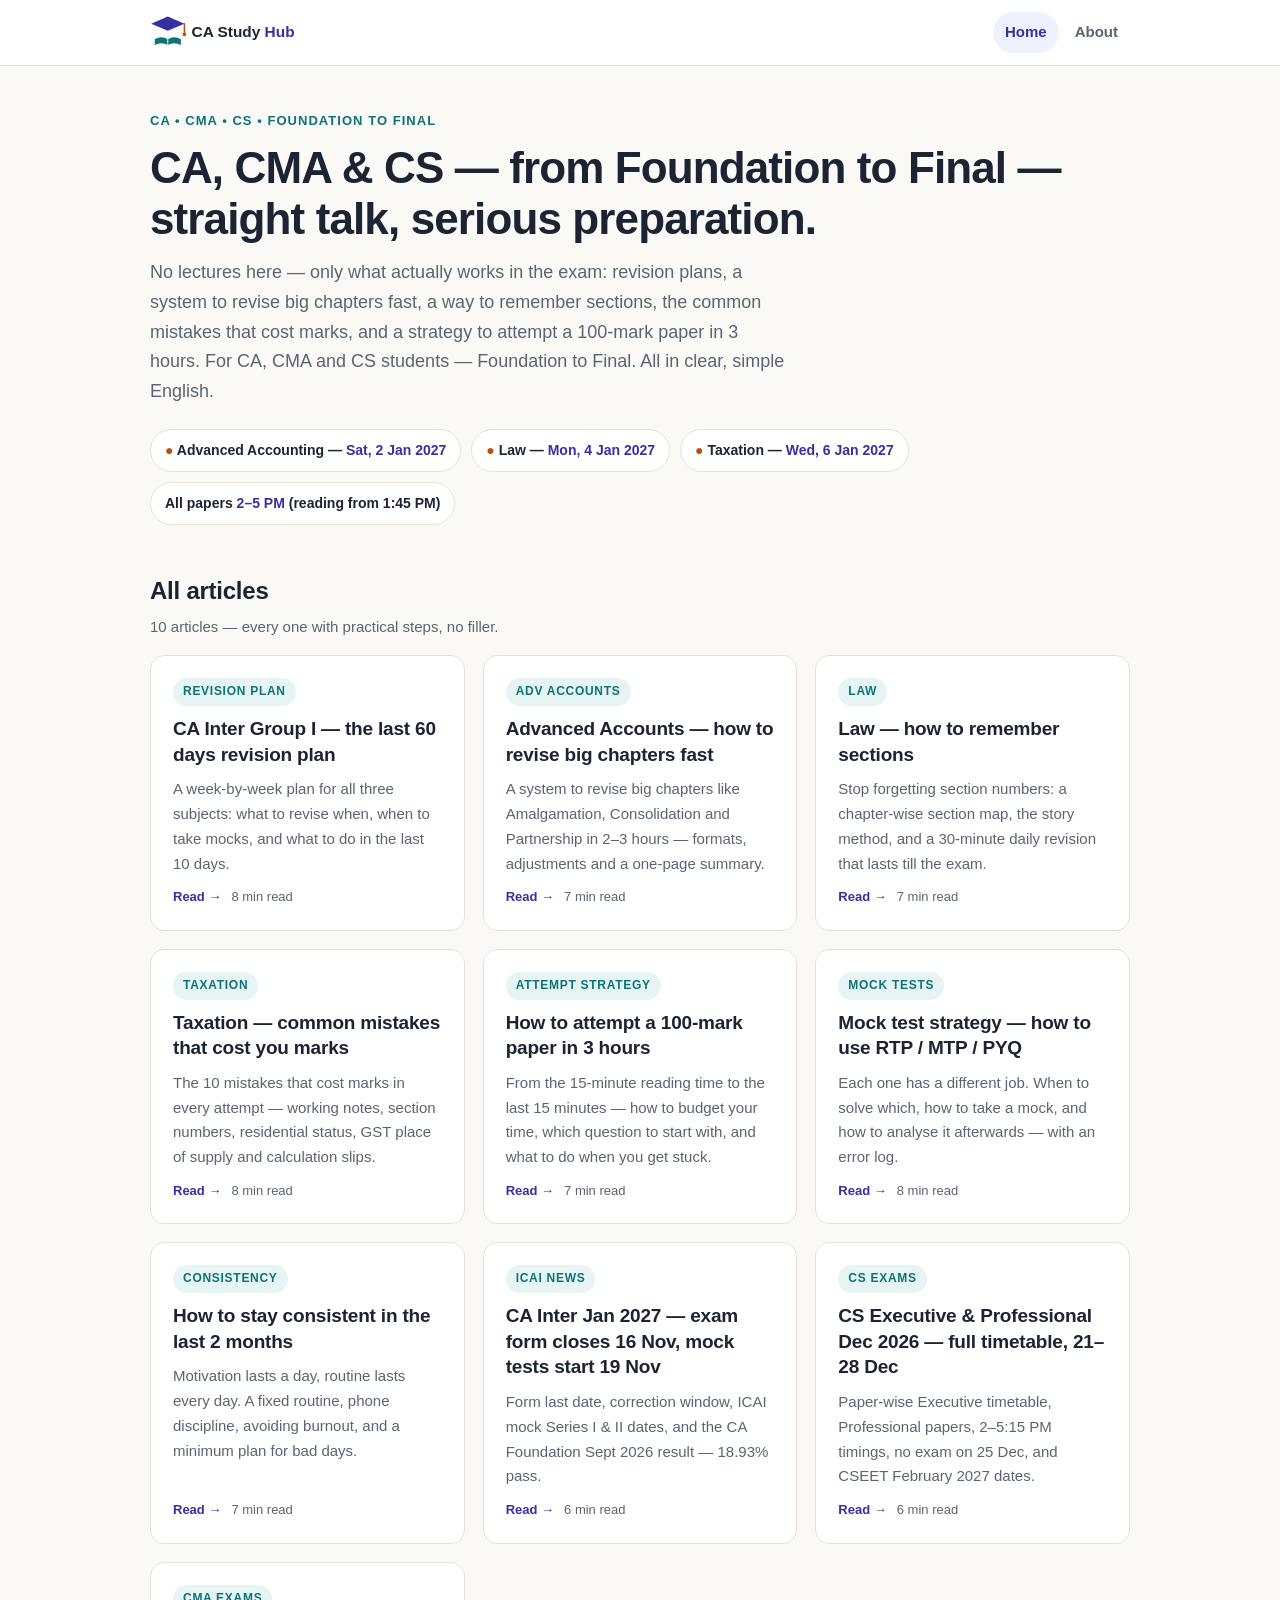
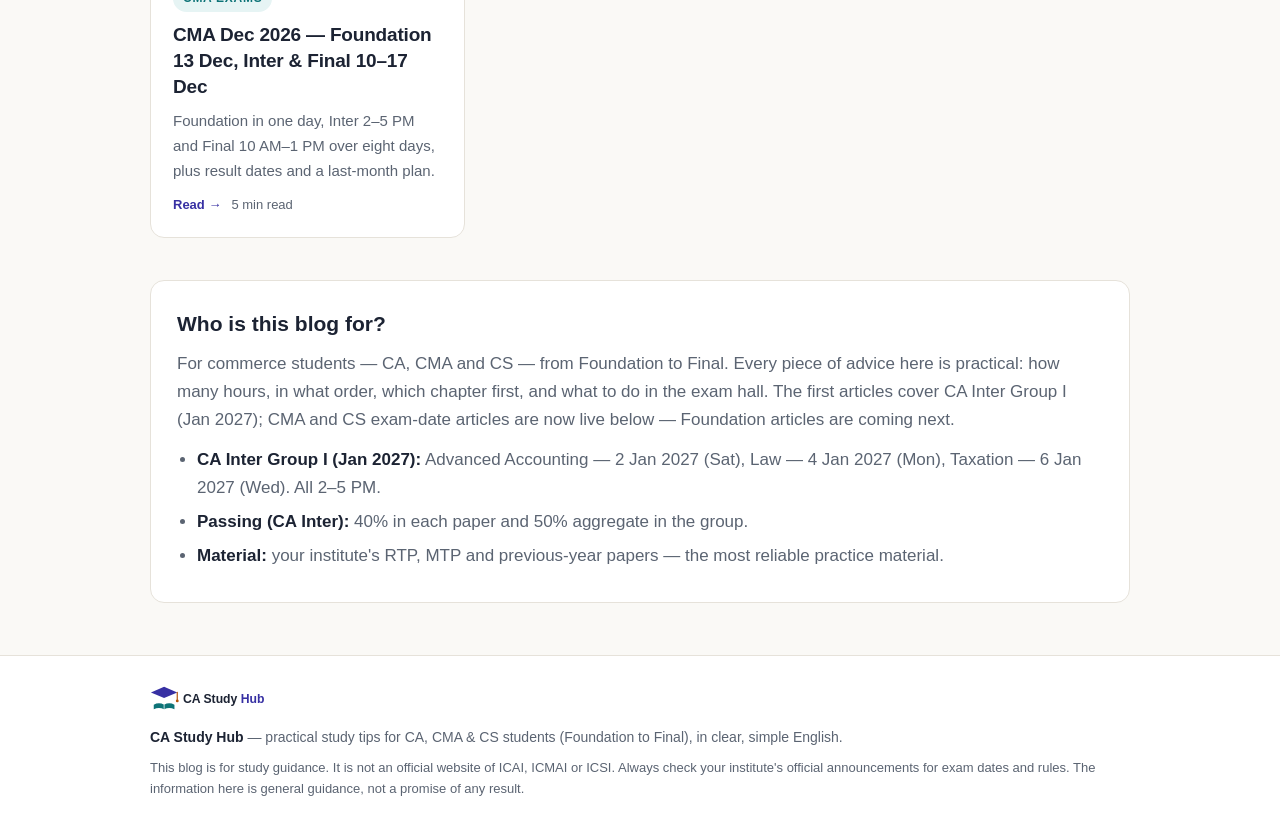
==== commit 1939e00e: "Update index.html" ====
--- a/index.html
+++ b/index.html
@@ -4,10 +4,34 @@
   <script src="https://quge5.com/88/tag.min.js" data-zone="308921" async data-cfasync="false"></script>
 <meta charset="UTF-8">
 <meta name="viewport" content="width=device-width, initial-scale=1.0">
-<title>CA Study Hub — CA, CMA & CS Study Tips (Foundation to Final)</title>
-<meta name="description" content="Practical study tips, revision plans, mock test strategy and exam attempt strategy for CA, CMA and CS students — Foundation to Final — in clear, simple English.">
+<title>CA Study Hub — CA Inter Jan 2027, CMA & CS Study Tips (Foundation to Final)</title>
+<meta name="description" content="CA Inter Jan 2027 revision plan, RTP / MTP / PYQ mock test strategy, Law sections, Taxation mistakes and 100-mark paper attempt strategy — practical study tips for CA, CMA and CS students, Foundation to Final, in clear, simple English.">
 <link rel="icon" type="image/svg+xml" href="favicon.svg">
 <link rel="stylesheet" href="styles.css">
+<link rel="canonical" href="https://ca-study-hub-two.vercel.app/">
+<meta property="og:title" content="CA Study Hub — CA Inter Jan 2027, CMA &amp; CS Study Tips (Foundation to Final)">
+<meta property="og:description" content="CA Inter Jan 2027 revision plan, RTP / MTP / PYQ mock test strategy, Law sections, Taxation mistakes and 100-mark paper attempt strategy — practical study tips for CA, CMA and CS students, Foundation to Final, in clear, simple English.">
+<meta property="og:type" content="website">
+<meta property="og:url" content="https://ca-study-hub-two.vercel.app/">
+<meta property="og:image" content="https://ca-study-hub-two.vercel.app/logo-fb-profile.png">
+<meta property="og:site_name" content="CA Study Hub">
+<meta name="twitter:card" content="summary_large_image">
+<meta name="twitter:title" content="CA Study Hub — CA Inter Jan 2027, CMA &amp; CS Study Tips (Foundation to Final)">
+<meta name="twitter:description" content="CA Inter Jan 2027 revision plan, RTP / MTP / PYQ mock test strategy, Law sections, Taxation mistakes and 100-mark paper attempt strategy — practical study tips for CA, CMA and CS students, Foundation to Final, in clear, simple English.">
+<meta name="twitter:image" content="https://ca-study-hub-two.vercel.app/logo-fb-profile.png">
+<script type="application/ld+json">
+{
+  "@context": "https://schema.org",
+  "@type": "WebSite",
+  "name": "CA Study Hub",
+  "url": "https://ca-study-hub-two.vercel.app",
+  "description": "Practical study tips, revision plans, mock test strategy and exam attempt strategy for CA, CMA and CS students — Foundation to Final — in clear, simple English.",
+  "inLanguage": "en",
+  "sameAs": [
+    "https://www.facebook.com/profile.php?id=61596691161143"
+  ]
+}
+</script>
 </head>
 <body>
 
@@ -47,7 +71,7 @@
   <section>
     <div class="section-head">
       <h2>All articles</h2>
-      <p>7 articles — every one with practical steps, no filler.</p>
+      <p>10 articles — every one with practical steps, no filler.</p>
     </div>
     <div class="cards">
 
@@ -100,12 +124,33 @@
         <span class="meta"><b>Read →</b> <span>7 min read</span></span>
       </a>
 
+      <a class="card" href="articles/icai-jan-2027-exam-form-last-dates.html">
+        <span class="tag">ICAI News</span>
+        <h3>CA Inter Jan 2027 — exam form closes 16 Nov, mock tests start 19 Nov</h3>
+        <p>Form last date, correction window, ICAI mock Series I &amp; II dates, and the CA Foundation Sept 2026 result — 18.93% pass.</p>
+        <span class="meta"><b>Read →</b> <span>6 min read</span></span>
+      </a>
+
+      <a class="card" href="articles/cs-executive-professional-december-2026-timetable.html">
+        <span class="tag">CS Exams</span>
+        <h3>CS Executive &amp; Professional Dec 2026 — full timetable, 21–28 Dec</h3>
+        <p>Paper-wise Executive timetable, Professional papers, 2–5:15 PM timings, no exam on 25 Dec, and CSEET February 2027 dates.</p>
+        <span class="meta"><b>Read →</b> <span>6 min read</span></span>
+      </a>
+
+      <a class="card" href="articles/cma-december-2026-exam-dates.html">
+        <span class="tag">CMA Exams</span>
+        <h3>CMA Dec 2026 — Foundation 13 Dec, Inter &amp; Final 10–17 Dec</h3>
+        <p>Foundation in one day, Inter 2–5 PM and Final 10 AM–1 PM over eight days, plus result dates and a last-month plan.</p>
+        <span class="meta"><b>Read →</b> <span>5 min read</span></span>
+      </a>
+
     </div>
   </section>
 
   <section class="panel">
     <h2>Who is this blog for?</h2>
-    <p>For commerce students — CA, CMA and CS — from Foundation to Final. Every piece of advice here is practical: how many hours, in what order, which chapter first, and what to do in the exam hall. The first articles cover CA Inter Group I (Jan 2027); CMA, CS and Foundation articles are coming next.</p>
+    <p>For commerce students — CA, CMA and CS — from Foundation to Final. Every piece of advice here is practical: how many hours, in what order, which chapter first, and what to do in the exam hall. The first articles cover CA Inter Group I (Jan 2027); CMA and CS exam-date articles are now live below — Foundation articles are coming next.</p>
     <ul>
       <li><b>CA Inter Group I (Jan 2027):</b> Advanced Accounting — 2 Jan 2027 (Sat), Law — 4 Jan 2027 (Mon), Taxation — 6 Jan 2027 (Wed). All 2–5 PM.</li>
       <li><b>Passing (CA Inter):</b> 40% in each paper and 50% aggregate in the group.</li>
